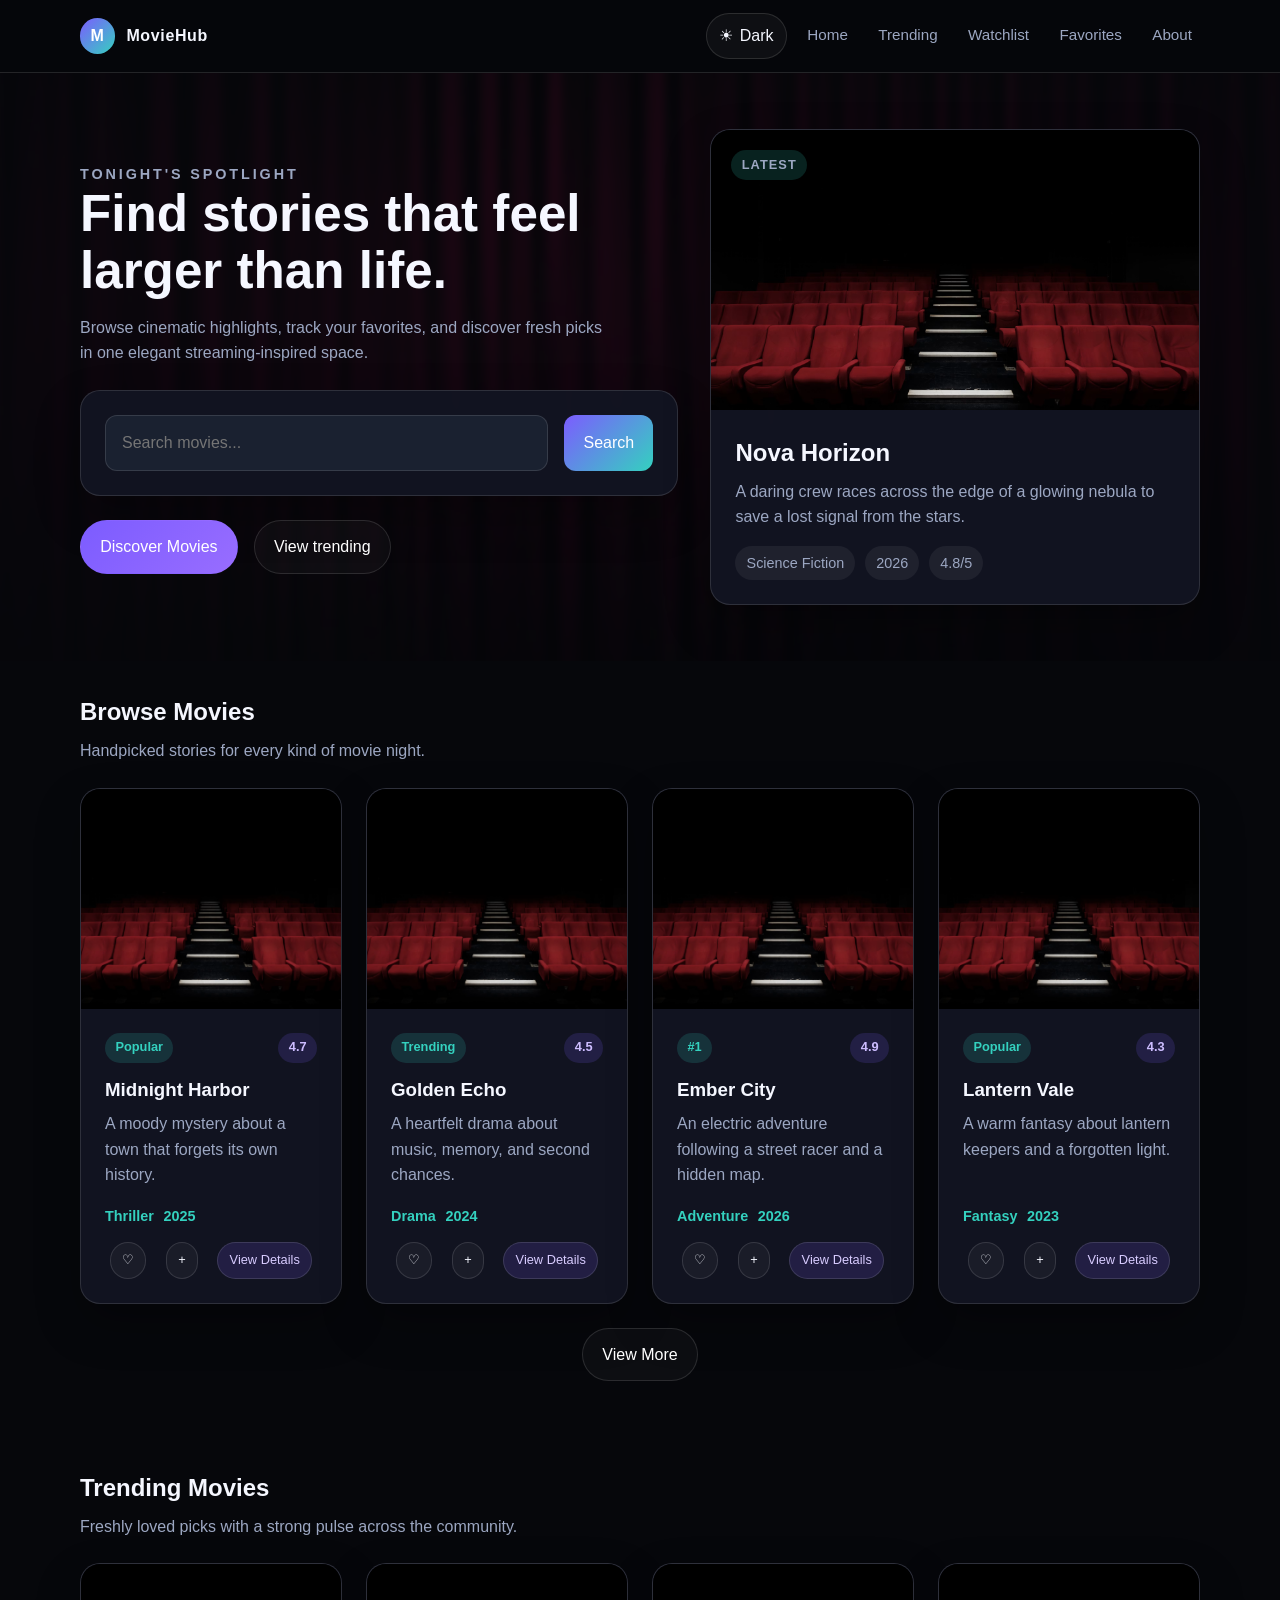
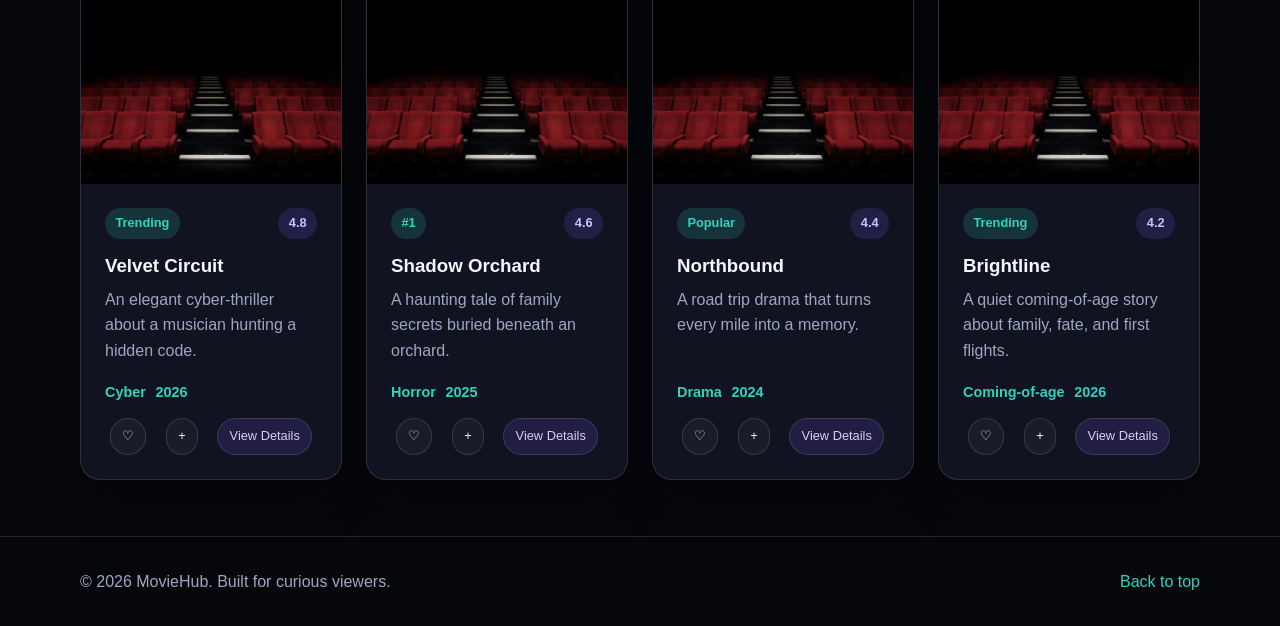
==== index.html @ e77182c4 "Add persistent theme toggle feature" ====
<!DOCTYPE html>
<html lang="en">
  <head>
    <meta charset="UTF-8" />
    <meta name="viewport" content="width=device-width, initial-scale=1.0" />
    <title>MovieHub | Discover your next favorite film</title>
    <meta
      name="description"
      content="MovieHub helps you discover new films, explore trending picks, and build your perfect watchlist."
    />
    <link rel="stylesheet" href="assets/css/style.css" />
  </head>
  <body>
    <!-- Header / Navigation -->
    <header class="site-header">
      <div class="container nav-bar">
        <a class="brand" href="#home" aria-label="MovieHub home">
          <span class="brand-mark">M</span>
          <span>MovieHub</span>
        </a>

        <div class="nav-actions">
          <button class="theme-toggle" type="button" aria-label="Toggle light and dark mode">
            <span class="toggle-icon" aria-hidden="true">☀︎</span>
            <span class="toggle-label">Theme</span>
          </button>

          <button class="menu-toggle" type="button" aria-label="Open navigation menu">
            &#9776;
          </button>

          <nav class="site-nav" aria-label="Primary navigation">
            <a href="#home">Home</a>
            <a href="#trending">Trending</a>
            <a href="#watchlist">Watchlist</a>
            <a href="#favorites">Favorites</a>
            <a href="#about">About</a>
          </nav>
        </div>
      </div>
    </header>

    <main id="home">
      <!-- Hero Section -->
      <section class="hero" aria-labelledby="hero-title">
        <div class="hero-backdrop" aria-hidden="true"></div>
        <div class="container hero-grid">
          <div class="hero-copy">
            <p class="eyebrow">Tonight's spotlight</p>
            <h1 id="hero-title">Find stories that feel larger than life.</h1>
            <p>
              Browse cinematic highlights, track your favorites, and discover
              fresh picks in one elegant streaming-inspired space.
            </p>

            <form class="search-box" role="search" id="movie-search-form">
              <label class="visually-hidden" for="movie-search">Search movies</label>
              <input id="movie-search" type="search" placeholder="Search movies..." />
              <button type="submit">Search</button>
            </form>

            <div class="hero-actions">
              <a class="btn btn-primary" href="#browse-movies">Discover Movies</a>
              <a class="btn btn-secondary" href="#trending">View trending</a>
            </div>
          </div>

          <article class="hero-card" aria-label="Featured movie preview">
            <div class="image-container">
              <img src="assets/images/movie-placeholder.avif" alt="Poster artwork for the fictional film Nova Horizon" />
              <p class="image-overlay pill">Latest</p>
            </div>
            <div class="hero-card-info">
              
              <h2>Nova Horizon</h2>
              <p>
                A daring crew races across the edge of a glowing nebula to save
                a lost signal from the stars.
              </p>
              <ul class="meta-list">
                <li>Science Fiction</li>
                <li>2026</li>
                <li>4.8/5</li>
              </ul>
            </div>
            
          </article>
        </div>
      </section>

      <!-- Browse Movies Section -->
      <section class="movies-section" id="browse-movies">
        <div class="container">
          <div class="section-heading">
            <h2>Browse Movies</h2>
            <p>Handpicked stories for every kind of movie night.</p>
          </div>

          <div class="movie-grid" id="movie-grid">
            <article class="movie-card" data-section="browse">
              <img src="assets/images/movie-placeholder.avif" alt="Poster for the fictional film Midnight Harbor" />
              <div class="card-body">
                <div class="card-top">
                  <span class="card-badge">Popular</span>
                  <span class="card-rating">4.7</span>
                </div>
                <div class="card-description">
                  <h3>Midnight Harbor</h3>
                  <p>A moody mystery about a town that forgets its own history.</p>
                </div>
                <div class="card-meta">
                  <span>Thriller</span>
                  <span>2025</span>
                </div>
                <div class="card-actions">
                  <button class="card-action" type="button" aria-label="Like Midnight Harbor">♡</button>
                  <button class="card-action" type="button" aria-label="Add Midnight Harbor to watchlist">+</button>
                  <button class="card-action card-action--detail" type="button">View Details</button>
                </div>
              </div>
            </article>

            <article class="movie-card" data-section="browse">
              <img src="assets/images/movie-placeholder.avif" alt="Poster for the fictional film Golden Echo" />
              <div class="card-body">
                <div class="card-top">
                  <span class="card-badge">Trending</span>
                  <span class="card-rating">4.5</span>
                </div>
                <div class="card-description">
                  <h3>Golden Echo</h3>
                  <p>A heartfelt drama about music, memory, and second chances.</p>
                </div>
                <div class="card-meta">
                  <span>Drama</span>
                  <span>2024</span>
                </div>
                <div class="card-actions">
                  <button class="card-action" type="button" aria-label="Like Golden Echo">♡</button>
                  <button class="card-action" type="button" aria-label="Add Golden Echo to watchlist">+</button>
                  <button class="card-action card-action--detail" type="button">View Details</button>
                </div>
              </div>
            </article>

            <article class="movie-card" data-section="browse">
              <img src="assets/images/movie-placeholder.avif" alt="Poster for the fictional film Ember City" />
              <div class="card-body">
                <div class="card-top">
                  <span class="card-badge">#1</span>
                  <span class="card-rating">4.9</span>
                </div>
                <div class="card-description">
                  <h3>Ember City</h3>
                  <p>An electric adventure following a street racer and a hidden map.</p>
                </div>
                <div class="card-meta">
                  <span>Adventure</span>
                  <span>2026</span>
                </div>
                <div class="card-actions">
                  <button class="card-action" type="button" aria-label="Like Ember City">♡</button>
                  <button class="card-action" type="button" aria-label="Add Ember City to watchlist">+</button>
                  <button class="card-action card-action--detail" type="button">View Details</button>
                </div>
              </div>
            </article>

            <article class="movie-card" data-section="browse">
              <img src="assets/images/movie-placeholder.avif" alt="Poster for the fictional film Lantern Vale" />
              <div class="card-body">
                <div class="card-top">
                  <span class="card-badge">Popular</span>
                  <span class="card-rating">4.3</span>
                </div>
                <div class="card-description">
                  <h3>Lantern Vale</h3>
                  <p>A warm fantasy about lantern keepers and a forgotten light.</p>
                </div>
                <div class="card-meta">
                  <span>Fantasy</span>
                  <span>2023</span>
                </div>
                <div class="card-actions">
                  <button class="card-action" type="button" aria-label="Like Lantern Vale">♡</button>
                  <button class="card-action" type="button" aria-label="Add Lantern Vale to watchlist">+</button>
                  <button class="card-action card-action--detail" type="button">View Details</button>
                </div>
              </div>
            </article>
          </div>

            <div class="section-actions">
              <button class="btn btn-secondary view-more-btn" type="button" id="view-more-btn">View More</button>
            </div>
        </div>
      </section>

      <!-- Trending Movies Section -->
      <section class="trending-section" id="trending">
        <div class="container">
          <div class="section-heading">
            <h2>Trending Movies</h2>
            <p>Freshly loved picks with a strong pulse across the community.</p>
          </div>

          <div class="movie-grid movie-grid--compact">
            <article class="movie-card" data-section="trending">
              <img src="assets/images/movie-placeholder.avif" alt="Poster for the fictional film Velvet Circuit" />
              <div class="card-body">
                <div class="card-top">
                  <span class="card-badge">Trending</span>
                  <span class="card-rating">4.8</span>
                </div>
                <div class="card-description">
                  <h3>Velvet Circuit</h3>
                  <p>An elegant cyber-thriller about a musician hunting a hidden code.</p>
                </div>
                <div class="card-meta">
                  <span>Cyber</span>
                  <span>2026</span>
                </div>
                <div class="card-actions">
                  <button class="card-action" type="button" aria-label="Like Velvet Circuit">♡</button>
                  <button class="card-action" type="button" aria-label="Add Velvet Circuit to watchlist">+</button>
                  <button class="card-action card-action--detail" type="button">View Details</button>
                </div>
              </div>
            </article>

            <article class="movie-card" data-section="trending">
              <img src="assets/images/movie-placeholder.avif" alt="Poster for the fictional film Shadow Orchard" />
              <div class="card-body">
                <div class="card-top">
                  <span class="card-badge">#1</span>
                  <span class="card-rating">4.6</span>
                </div>
                <div class="card-description">
                  <h3>Shadow Orchard</h3>
                  <p>A haunting tale of family secrets buried beneath an orchard.</p>
                </div>
                <div class="card-meta">
                  <span>Horror</span>
                  <span>2025</span>
                </div>
                <div class="card-actions">
                  <button class="card-action" type="button" aria-label="Like Shadow Orchard">♡</button>
                  <button class="card-action" type="button" aria-label="Add Shadow Orchard to watchlist">+</button>
                  <button class="card-action card-action--detail" type="button">View Details</button>
                </div>
              </div>
            </article>

            <article class="movie-card" data-section="trending">
              <img src="assets/images/movie-placeholder.avif" alt="Poster for the fictional film Northbound" />
              <div class="card-body">
                <div class="card-top">
                  <span class="card-badge">Popular</span>
                  <span class="card-rating">4.4</span>
                </div>
                <div class="card-description">
                  <h3>Northbound</h3>
                  <p>A road trip drama that turns every mile into a memory.</p>
                </div>
                <div class="card-meta">
                  <span>Drama</span>
                  <span>2024</span>
                </div>
                <div class="card-actions">
                  <button class="card-action" type="button" aria-label="Like Northbound">♡</button>
                  <button class="card-action" type="button" aria-label="Add Northbound to watchlist">+</button>
                  <button class="card-action card-action--detail" type="button">View Details</button>
                </div>
              </div>
            </article>

            <article class="movie-card" data-section="trending">
              <img src="assets/images/movie-placeholder.avif" alt="Poster for the fictional film Brightline" />
              <div class="card-body">
                <div class="card-top">
                  <span class="card-badge">Trending</span>
                  <span class="card-rating">4.2</span>
                </div>
                <div class="card-description">
                  <h3>Brightline</h3>
                  <p>A quiet coming-of-age story about family, fate, and first flights.</p>
                </div>
                <div class="card-meta">
                  <span>Coming-of-age</span>
                  <span>2026</span>
                </div>
                <div class="card-actions">
                  <button class="card-action" type="button" aria-label="Like Brightline">♡</button>
                  <button class="card-action" type="button" aria-label="Add Brightline to watchlist">+</button>
                  <button class="card-action card-action--detail" type="button">View Details</button>
                </div>
              </div>
            </article>
          </div>
        </div>
      </section>
    </main>

    <!-- Footer -->
    <footer class="site-footer" id="about">
      <div class="container footer-content">
        <p>© 2026 MovieHub. Built for curious viewers.</p>
        <a href="#home">Back to top</a>
      </div>
    </footer>

    <script src="./assets/js/main.js"></script>
  </body>
</html>
---- assets/css/style.css ----
@import url("./base.css");
@import url("./layout.css");
@import url("./components.css");
@import url("./responsive.css");
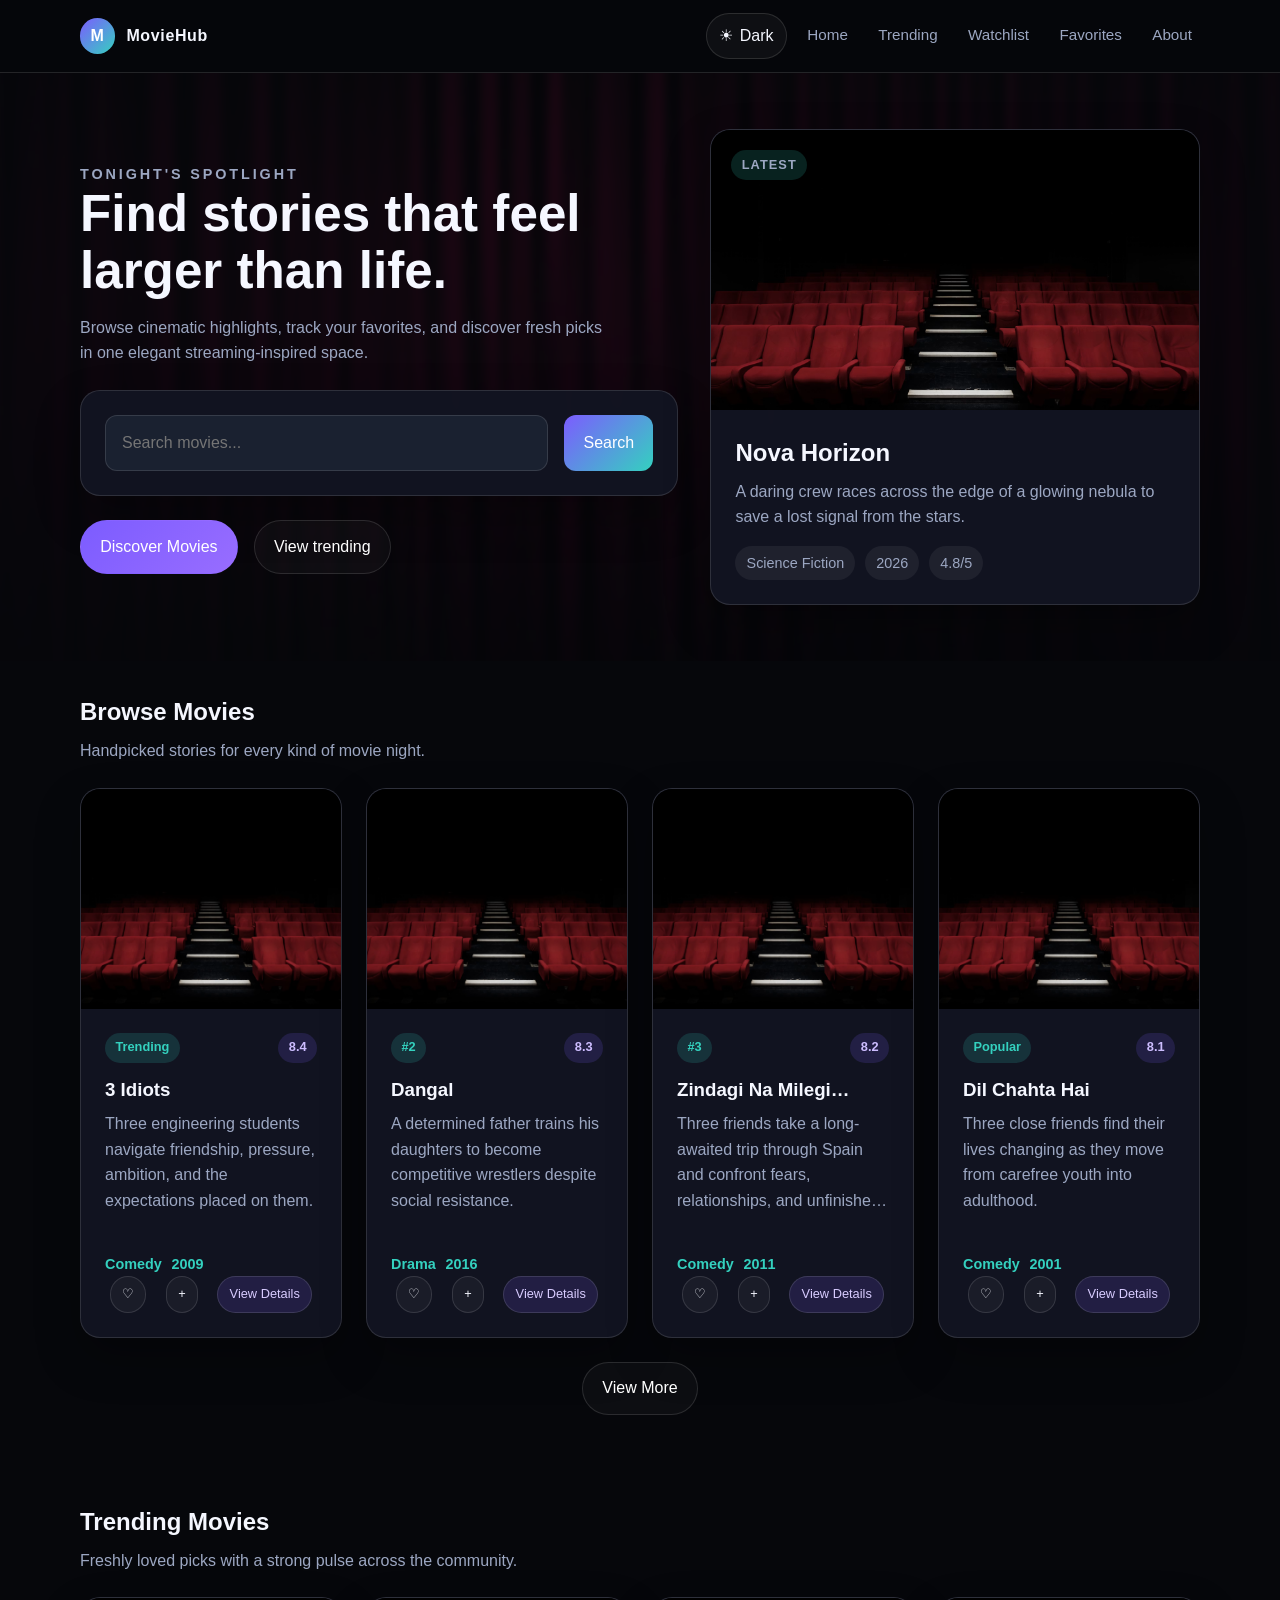
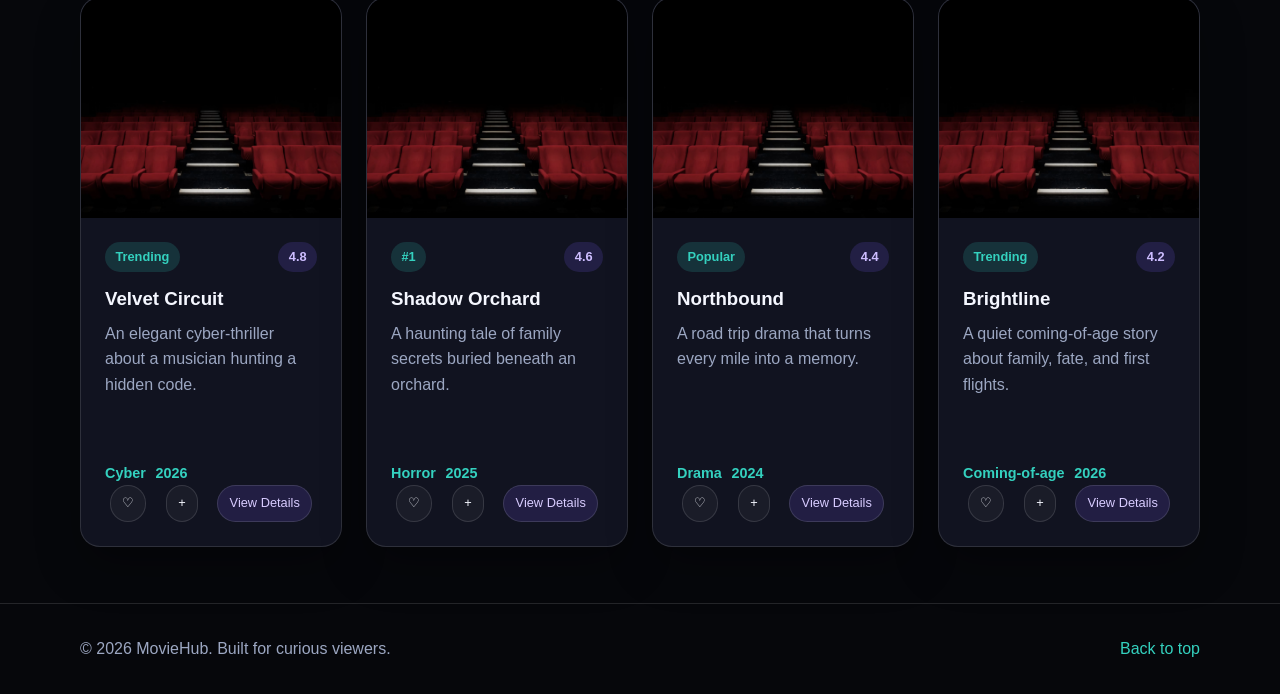
==== commit 9bde1fb1: "add about page, movie dataset, and dynamic browsing" ====
--- a/index.html
+++ b/index.html
@@ -34,7 +34,7 @@
             <a href="#trending">Trending</a>
             <a href="#watchlist">Watchlist</a>
             <a href="#favorites">Favorites</a>
-            <a href="#about">About</a>
+            <a href="about.html">About</a>
           </nav>
         </div>
       </div>
@@ -96,7 +96,7 @@
             <p>Handpicked stories for every kind of movie night.</p>
           </div>
 
-          <div class="movie-grid" id="movie-grid">
+          <div class="movie-grid js-movie-grid" id="movie-grid">
             <article class="movie-card" data-section="browse">
               <img src="assets/images/movie-placeholder.avif" alt="Poster for the fictional film Midnight Harbor" />
               <div class="card-body">
@@ -119,79 +119,10 @@
                 </div>
               </div>
             </article>
-
-            <article class="movie-card" data-section="browse">
-              <img src="assets/images/movie-placeholder.avif" alt="Poster for the fictional film Golden Echo" />
-              <div class="card-body">
-                <div class="card-top">
-                  <span class="card-badge">Trending</span>
-                  <span class="card-rating">4.5</span>
-                </div>
-                <div class="card-description">
-                  <h3>Golden Echo</h3>
-                  <p>A heartfelt drama about music, memory, and second chances.</p>
-                </div>
-                <div class="card-meta">
-                  <span>Drama</span>
-                  <span>2024</span>
-                </div>
-                <div class="card-actions">
-                  <button class="card-action" type="button" aria-label="Like Golden Echo">♡</button>
-                  <button class="card-action" type="button" aria-label="Add Golden Echo to watchlist">+</button>
-                  <button class="card-action card-action--detail" type="button">View Details</button>
-                </div>
-              </div>
-            </article>
-
-            <article class="movie-card" data-section="browse">
-              <img src="assets/images/movie-placeholder.avif" alt="Poster for the fictional film Ember City" />
-              <div class="card-body">
-                <div class="card-top">
-                  <span class="card-badge">#1</span>
-                  <span class="card-rating">4.9</span>
-                </div>
-                <div class="card-description">
-                  <h3>Ember City</h3>
-                  <p>An electric adventure following a street racer and a hidden map.</p>
-                </div>
-                <div class="card-meta">
-                  <span>Adventure</span>
-                  <span>2026</span>
-                </div>
-                <div class="card-actions">
-                  <button class="card-action" type="button" aria-label="Like Ember City">♡</button>
-                  <button class="card-action" type="button" aria-label="Add Ember City to watchlist">+</button>
-                  <button class="card-action card-action--detail" type="button">View Details</button>
-                </div>
-              </div>
-            </article>
-
-            <article class="movie-card" data-section="browse">
-              <img src="assets/images/movie-placeholder.avif" alt="Poster for the fictional film Lantern Vale" />
-              <div class="card-body">
-                <div class="card-top">
-                  <span class="card-badge">Popular</span>
-                  <span class="card-rating">4.3</span>
-                </div>
-                <div class="card-description">
-                  <h3>Lantern Vale</h3>
-                  <p>A warm fantasy about lantern keepers and a forgotten light.</p>
-                </div>
-                <div class="card-meta">
-                  <span>Fantasy</span>
-                  <span>2023</span>
-                </div>
-                <div class="card-actions">
-                  <button class="card-action" type="button" aria-label="Like Lantern Vale">♡</button>
-                  <button class="card-action" type="button" aria-label="Add Lantern Vale to watchlist">+</button>
-                  <button class="card-action card-action--detail" type="button">View Details</button>
-                </div>
-              </div>
-            </article>
           </div>
 
             <div class="section-actions">
-              <button class="btn btn-secondary view-more-btn" type="button" id="view-more-btn">View More</button>
+              <button class="btn btn-secondary view-more-btn js-view-more-btn" type="button" id="view-more-btn">View More</button>
             </div>
         </div>
       </section>
@@ -309,6 +240,6 @@
       </div>
     </footer>
 
-    <script src="./assets/js/main.js"></script>
+    <script src="./assets/js/main.js" type="module"></script>
   </body>
 </html>
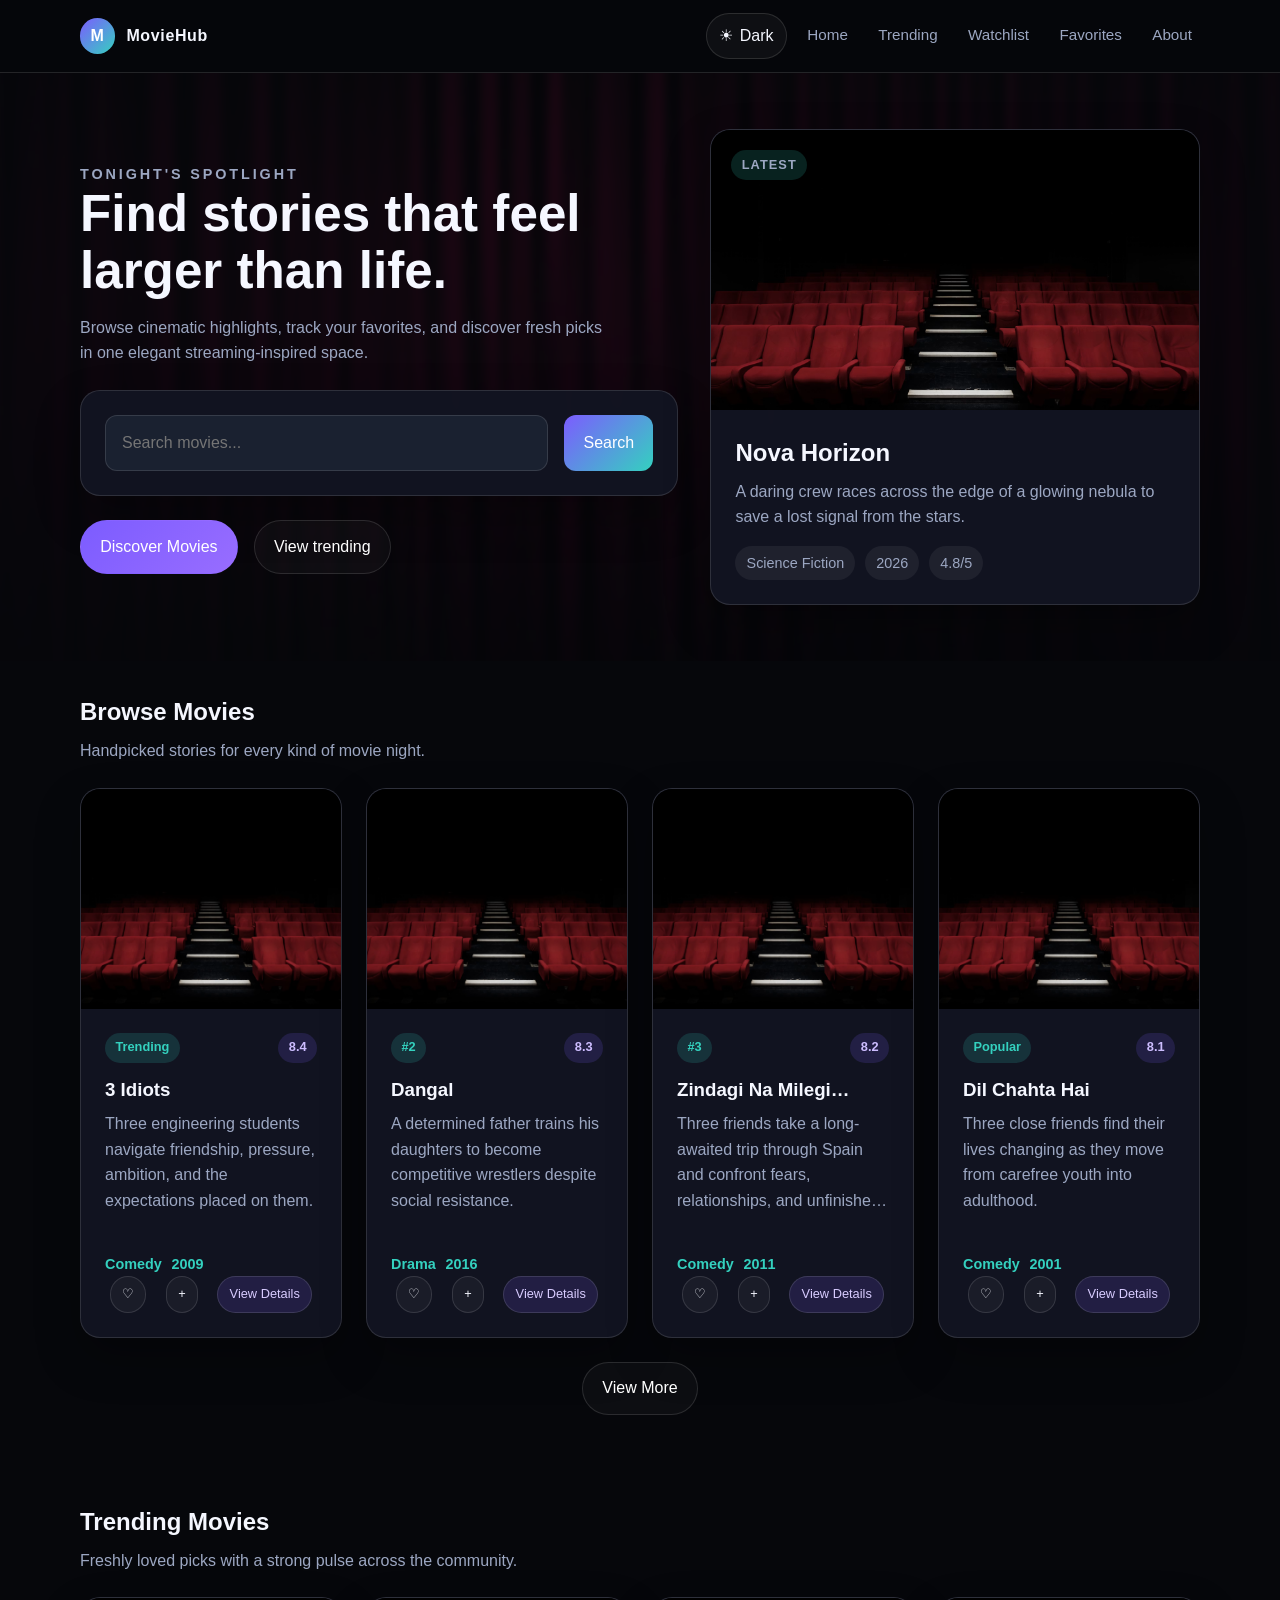
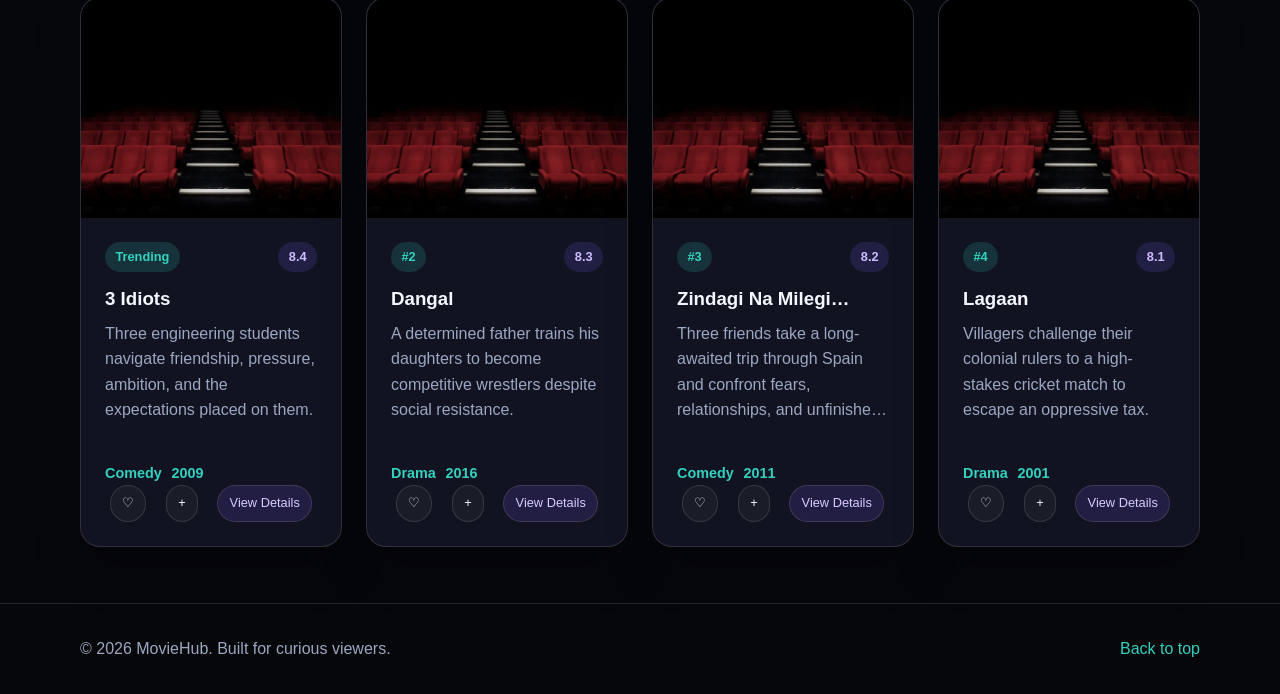
==== commit 39b4866f: "built filter feature for browse section, trending movies section, UI for details page" ====
--- a/index.html
+++ b/index.html
@@ -135,99 +135,7 @@
             <p>Freshly loved picks with a strong pulse across the community.</p>
           </div>
 
-          <div class="movie-grid movie-grid--compact">
-            <article class="movie-card" data-section="trending">
-              <img src="assets/images/movie-placeholder.avif" alt="Poster for the fictional film Velvet Circuit" />
-              <div class="card-body">
-                <div class="card-top">
-                  <span class="card-badge">Trending</span>
-                  <span class="card-rating">4.8</span>
-                </div>
-                <div class="card-description">
-                  <h3>Velvet Circuit</h3>
-                  <p>An elegant cyber-thriller about a musician hunting a hidden code.</p>
-                </div>
-                <div class="card-meta">
-                  <span>Cyber</span>
-                  <span>2026</span>
-                </div>
-                <div class="card-actions">
-                  <button class="card-action" type="button" aria-label="Like Velvet Circuit">♡</button>
-                  <button class="card-action" type="button" aria-label="Add Velvet Circuit to watchlist">+</button>
-                  <button class="card-action card-action--detail" type="button">View Details</button>
-                </div>
-              </div>
-            </article>
-
-            <article class="movie-card" data-section="trending">
-              <img src="assets/images/movie-placeholder.avif" alt="Poster for the fictional film Shadow Orchard" />
-              <div class="card-body">
-                <div class="card-top">
-                  <span class="card-badge">#1</span>
-                  <span class="card-rating">4.6</span>
-                </div>
-                <div class="card-description">
-                  <h3>Shadow Orchard</h3>
-                  <p>A haunting tale of family secrets buried beneath an orchard.</p>
-                </div>
-                <div class="card-meta">
-                  <span>Horror</span>
-                  <span>2025</span>
-                </div>
-                <div class="card-actions">
-                  <button class="card-action" type="button" aria-label="Like Shadow Orchard">♡</button>
-                  <button class="card-action" type="button" aria-label="Add Shadow Orchard to watchlist">+</button>
-                  <button class="card-action card-action--detail" type="button">View Details</button>
-                </div>
-              </div>
-            </article>
-
-            <article class="movie-card" data-section="trending">
-              <img src="assets/images/movie-placeholder.avif" alt="Poster for the fictional film Northbound" />
-              <div class="card-body">
-                <div class="card-top">
-                  <span class="card-badge">Popular</span>
-                  <span class="card-rating">4.4</span>
-                </div>
-                <div class="card-description">
-                  <h3>Northbound</h3>
-                  <p>A road trip drama that turns every mile into a memory.</p>
-                </div>
-                <div class="card-meta">
-                  <span>Drama</span>
-                  <span>2024</span>
-                </div>
-                <div class="card-actions">
-                  <button class="card-action" type="button" aria-label="Like Northbound">♡</button>
-                  <button class="card-action" type="button" aria-label="Add Northbound to watchlist">+</button>
-                  <button class="card-action card-action--detail" type="button">View Details</button>
-                </div>
-              </div>
-            </article>
-
-            <article class="movie-card" data-section="trending">
-              <img src="assets/images/movie-placeholder.avif" alt="Poster for the fictional film Brightline" />
-              <div class="card-body">
-                <div class="card-top">
-                  <span class="card-badge">Trending</span>
-                  <span class="card-rating">4.2</span>
-                </div>
-                <div class="card-description">
-                  <h3>Brightline</h3>
-                  <p>A quiet coming-of-age story about family, fate, and first flights.</p>
-                </div>
-                <div class="card-meta">
-                  <span>Coming-of-age</span>
-                  <span>2026</span>
-                </div>
-                <div class="card-actions">
-                  <button class="card-action" type="button" aria-label="Like Brightline">♡</button>
-                  <button class="card-action" type="button" aria-label="Add Brightline to watchlist">+</button>
-                  <button class="card-action card-action--detail" type="button">View Details</button>
-                </div>
-              </div>
-            </article>
-          </div>
+          <div class="movie-grid movie-grid--compact js-movie-grid-trending"></div>
         </div>
       </section>
     </main>
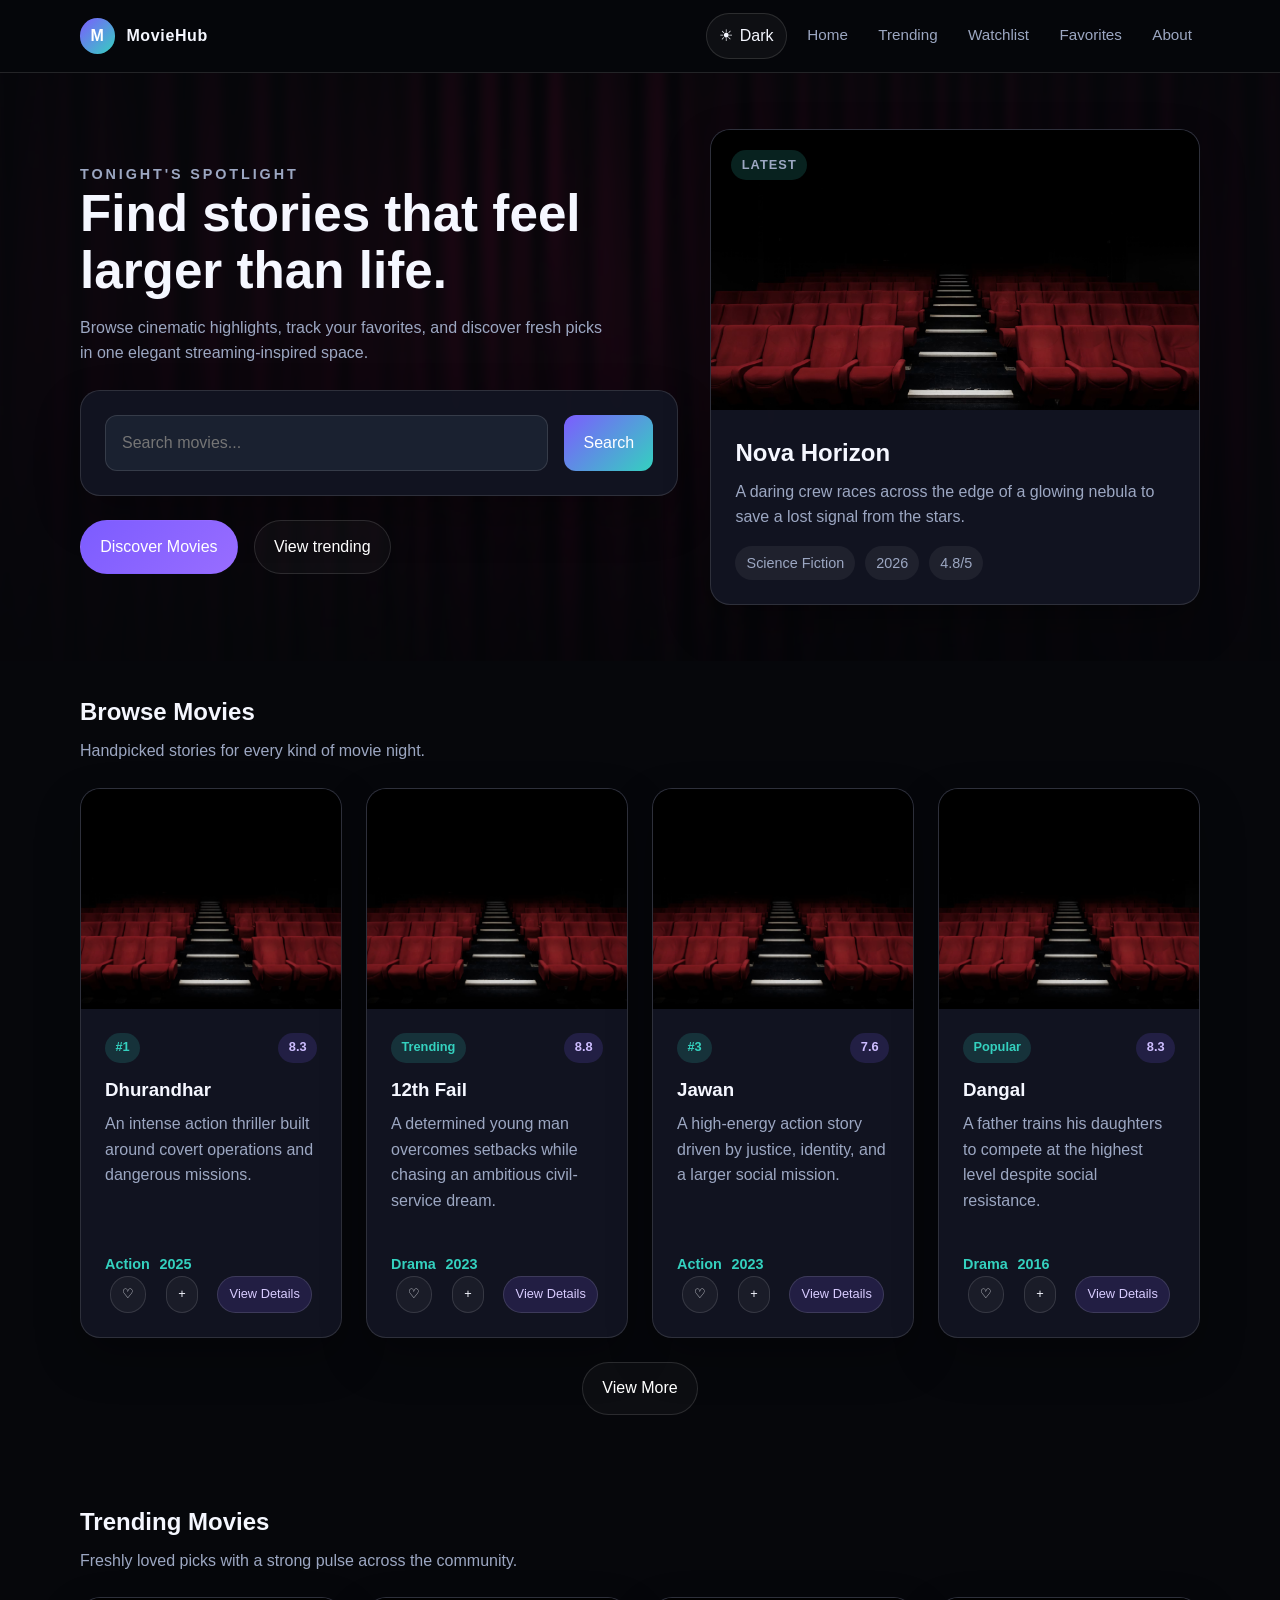
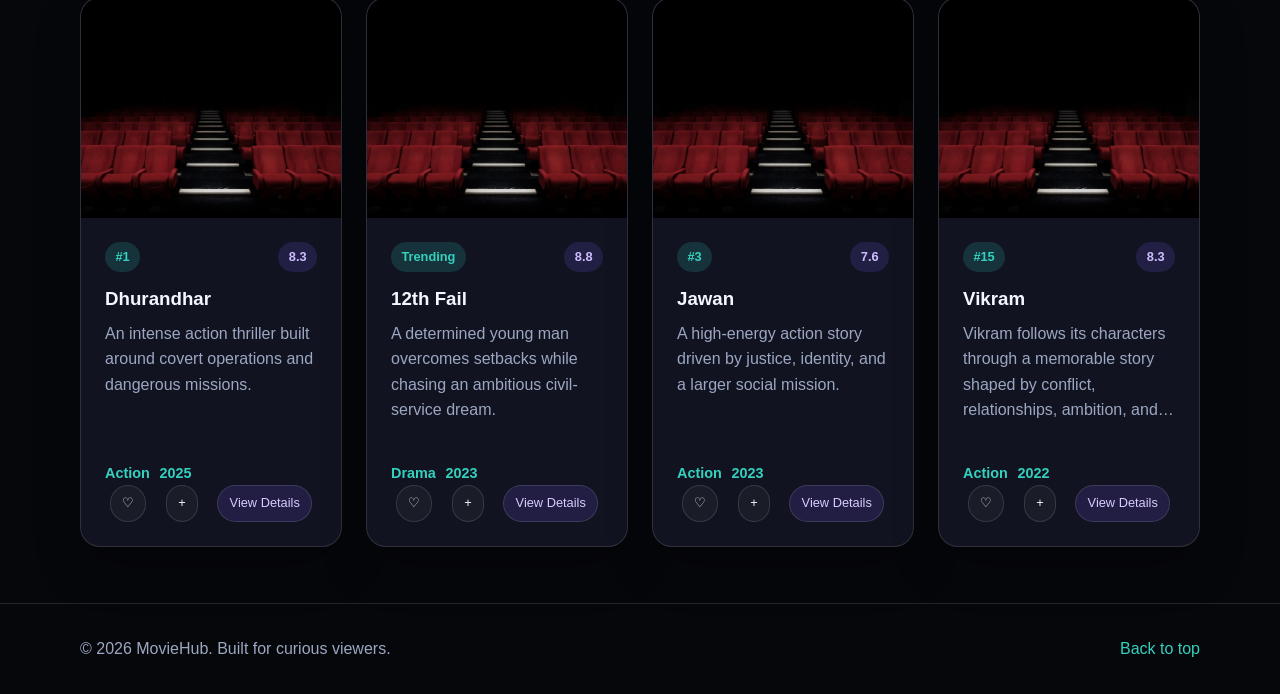
==== commit eda80de6: "Change the Movie Dataset" ====
--- a/index.html
+++ b/index.html
@@ -96,30 +96,7 @@
             <p>Handpicked stories for every kind of movie night.</p>
           </div>
 
-          <div class="movie-grid js-movie-grid" id="movie-grid">
-            <article class="movie-card" data-section="browse">
-              <img src="assets/images/movie-placeholder.avif" alt="Poster for the fictional film Midnight Harbor" />
-              <div class="card-body">
-                <div class="card-top">
-                  <span class="card-badge">Popular</span>
-                  <span class="card-rating">4.7</span>
-                </div>
-                <div class="card-description">
-                  <h3>Midnight Harbor</h3>
-                  <p>A moody mystery about a town that forgets its own history.</p>
-                </div>
-                <div class="card-meta">
-                  <span>Thriller</span>
-                  <span>2025</span>
-                </div>
-                <div class="card-actions">
-                  <button class="card-action" type="button" aria-label="Like Midnight Harbor">♡</button>
-                  <button class="card-action" type="button" aria-label="Add Midnight Harbor to watchlist">+</button>
-                  <button class="card-action card-action--detail" type="button">View Details</button>
-                </div>
-              </div>
-            </article>
-          </div>
+          <div class="movie-grid js-movie-grid" id="movie-grid"></div>
 
             <div class="section-actions">
               <button class="btn btn-secondary view-more-btn js-view-more-btn" type="button" id="view-more-btn">View More</button>
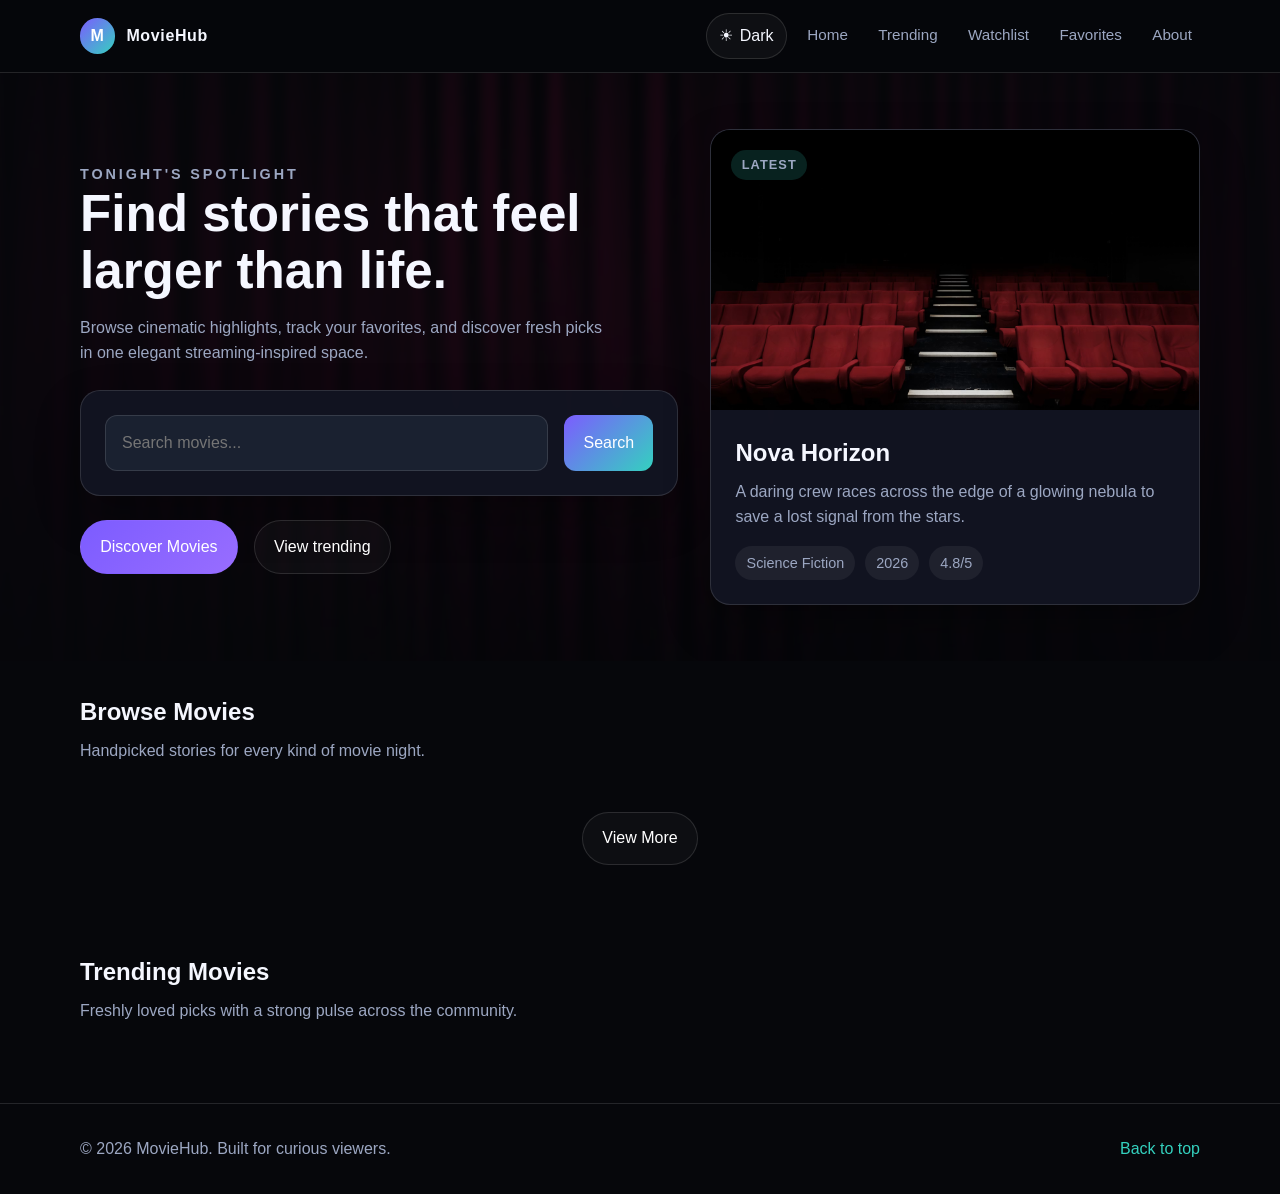
==== commit 379ff5ad: "Build Favorites feature for the MovieHub" ====
--- a/index.html
+++ b/index.html
@@ -33,7 +33,7 @@
             <a href="#home">Home</a>
             <a href="#trending">Trending</a>
             <a href="#watchlist">Watchlist</a>
-            <a href="#favorites">Favorites</a>
+            <a href="favorites.html">Favorites</a>
             <a href="about.html">About</a>
           </nav>
         </div>
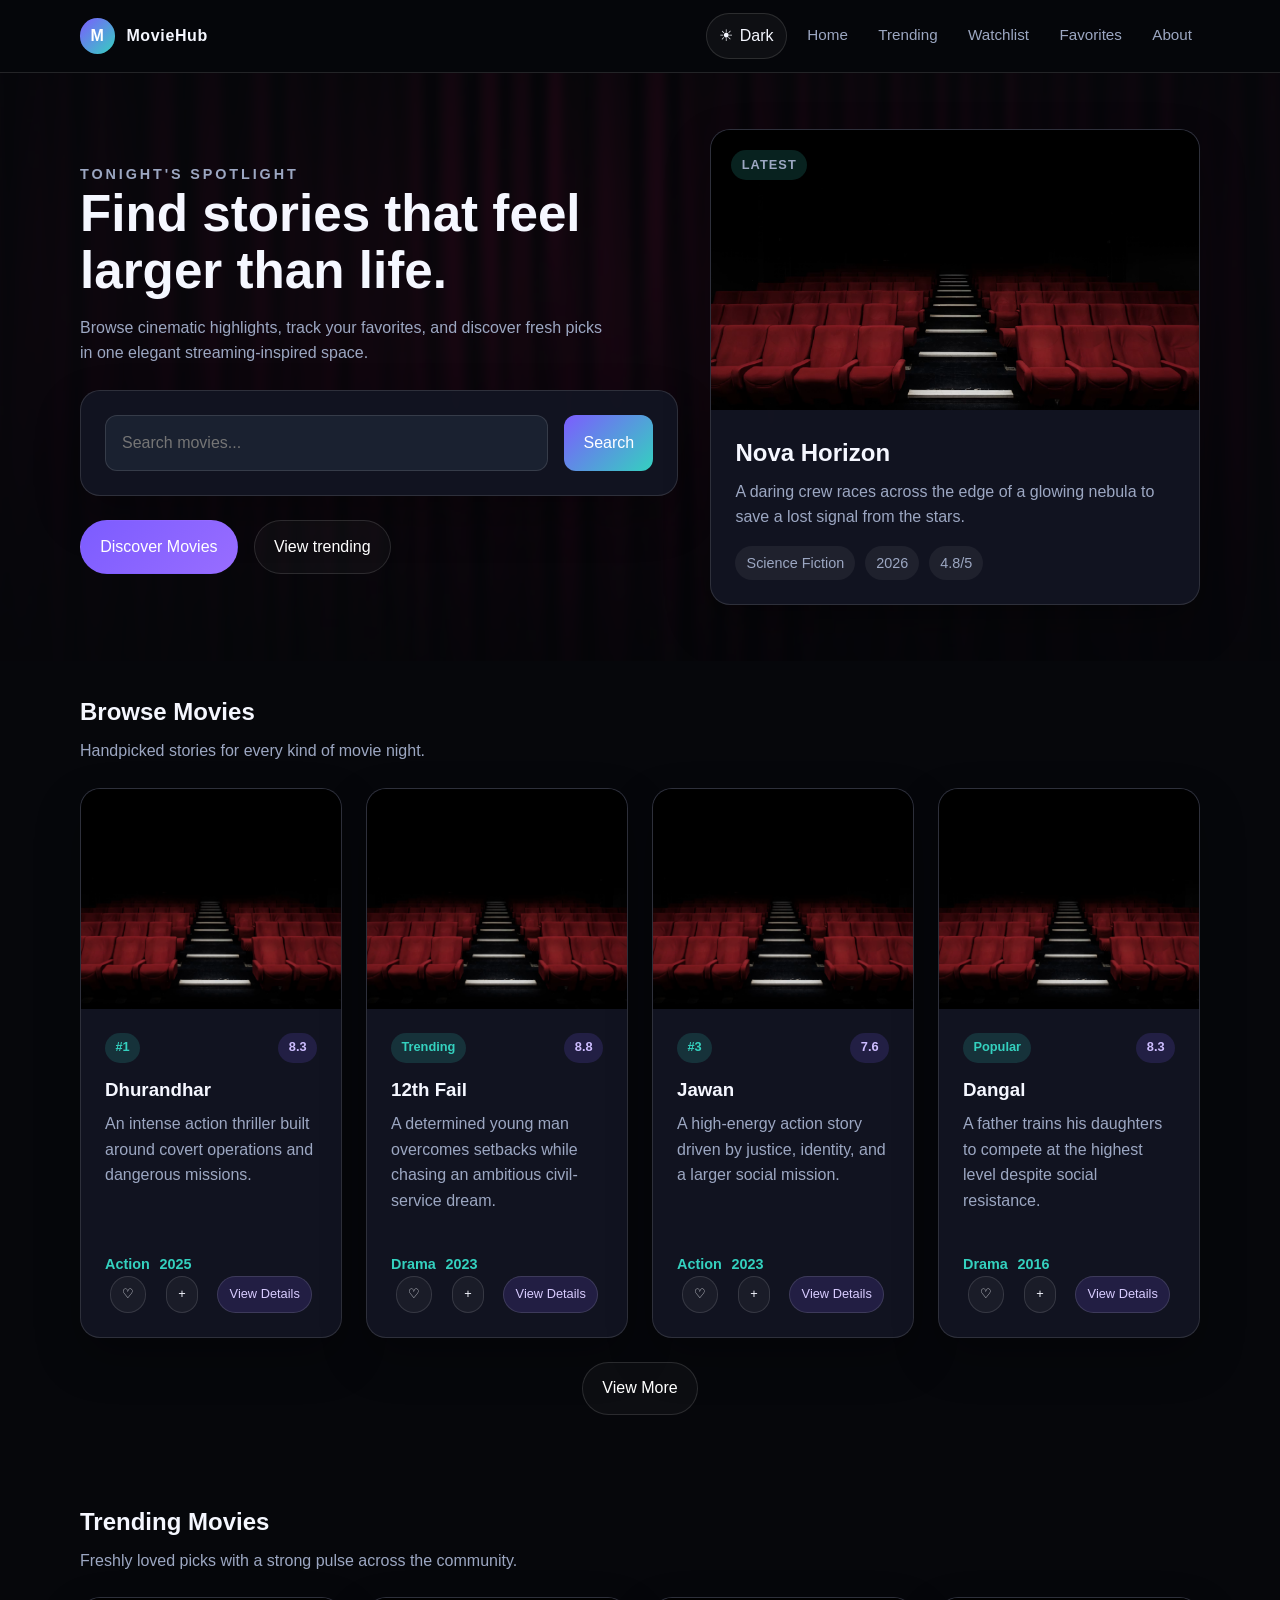
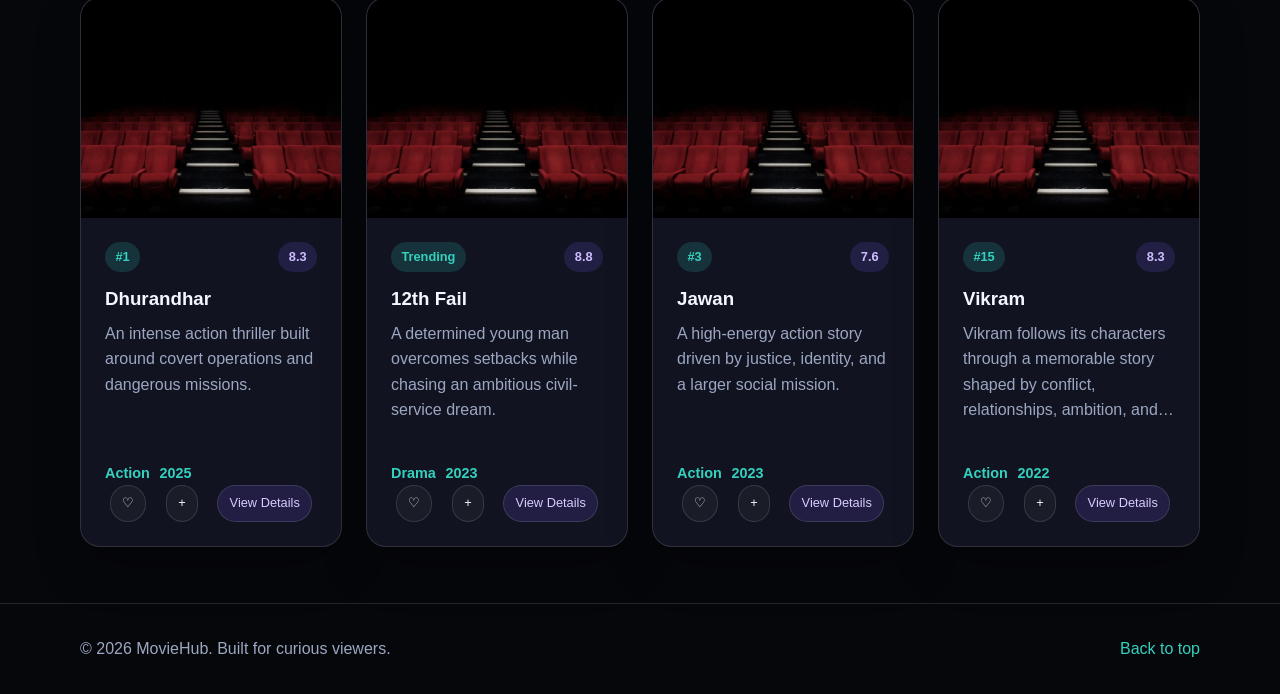
==== commit 190b6ec6: "Build WatchList Feature for MovieHub" ====
--- a/index.html
+++ b/index.html
@@ -32,7 +32,7 @@
           <nav class="site-nav" aria-label="Primary navigation">
             <a href="#home">Home</a>
             <a href="#trending">Trending</a>
-            <a href="#watchlist">Watchlist</a>
+            <a href="watchlist.html">Watchlist</a>
             <a href="favorites.html">Favorites</a>
             <a href="about.html">About</a>
           </nav>
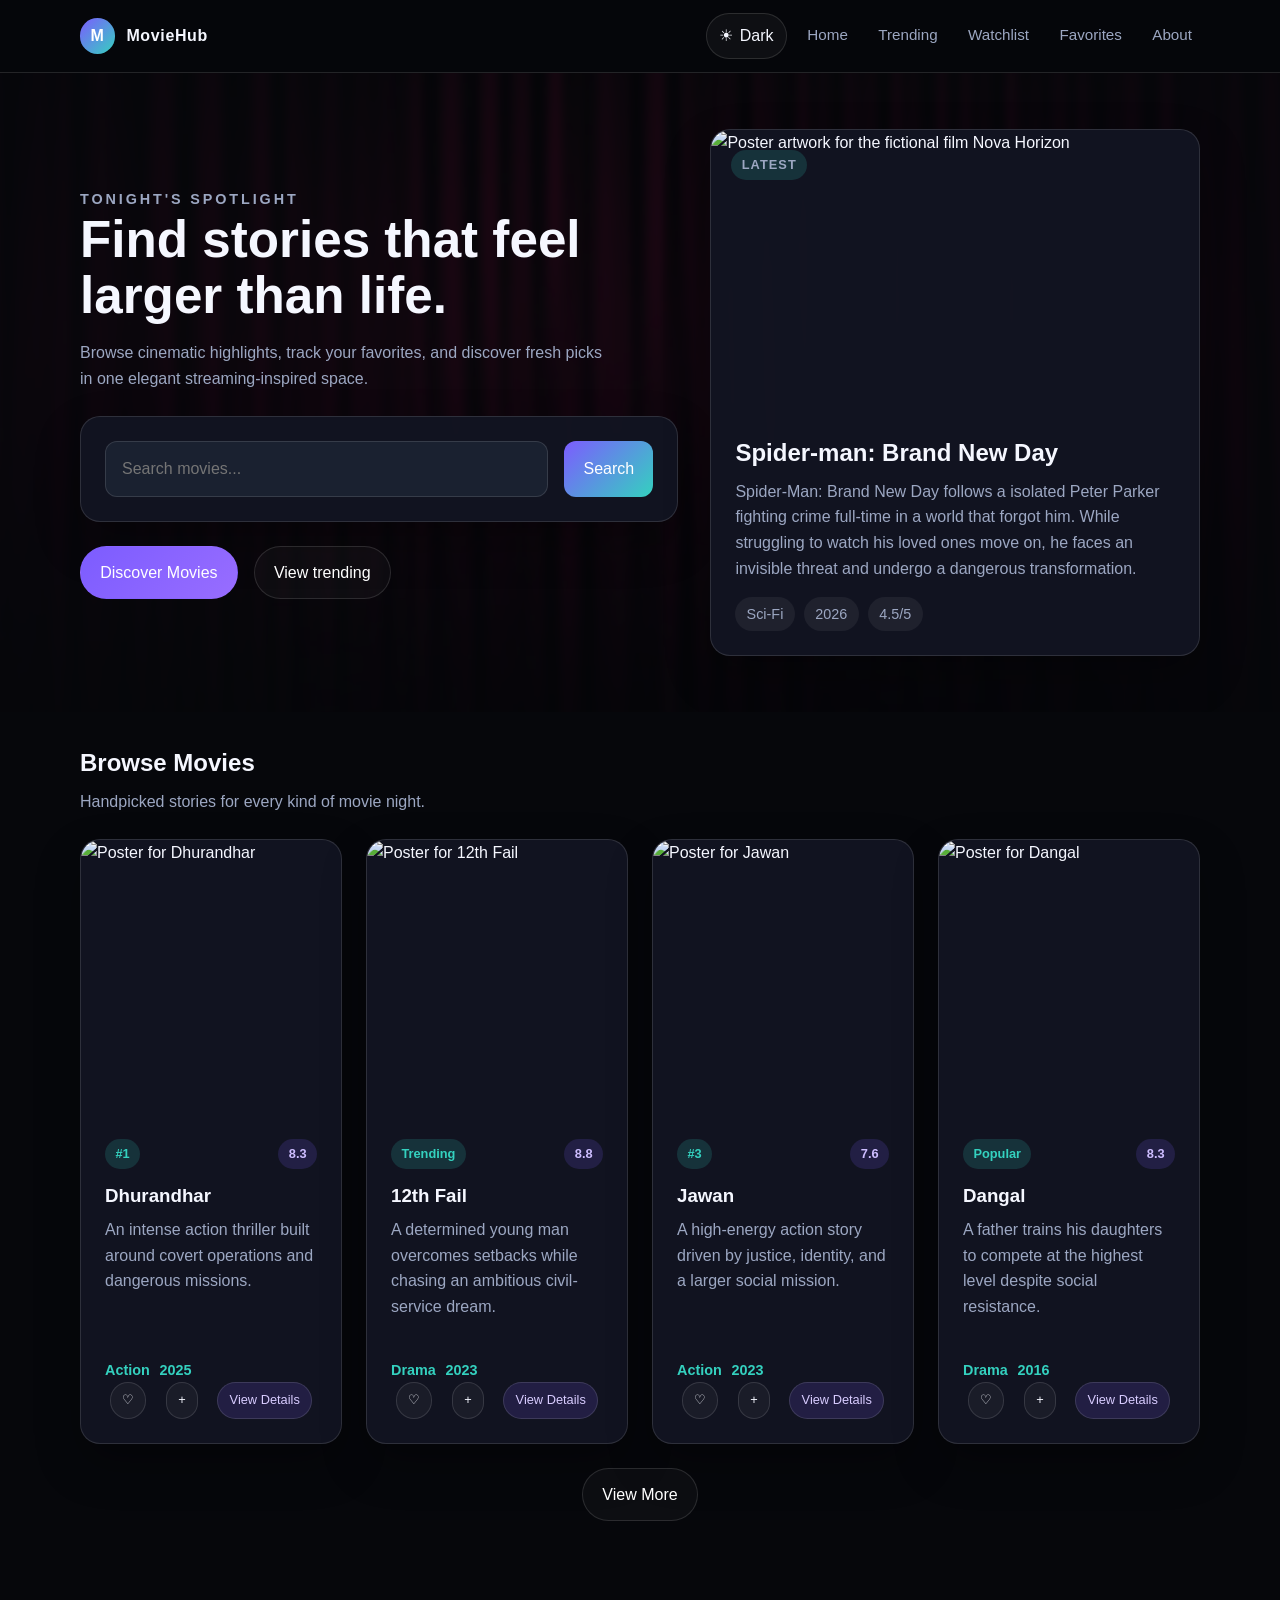
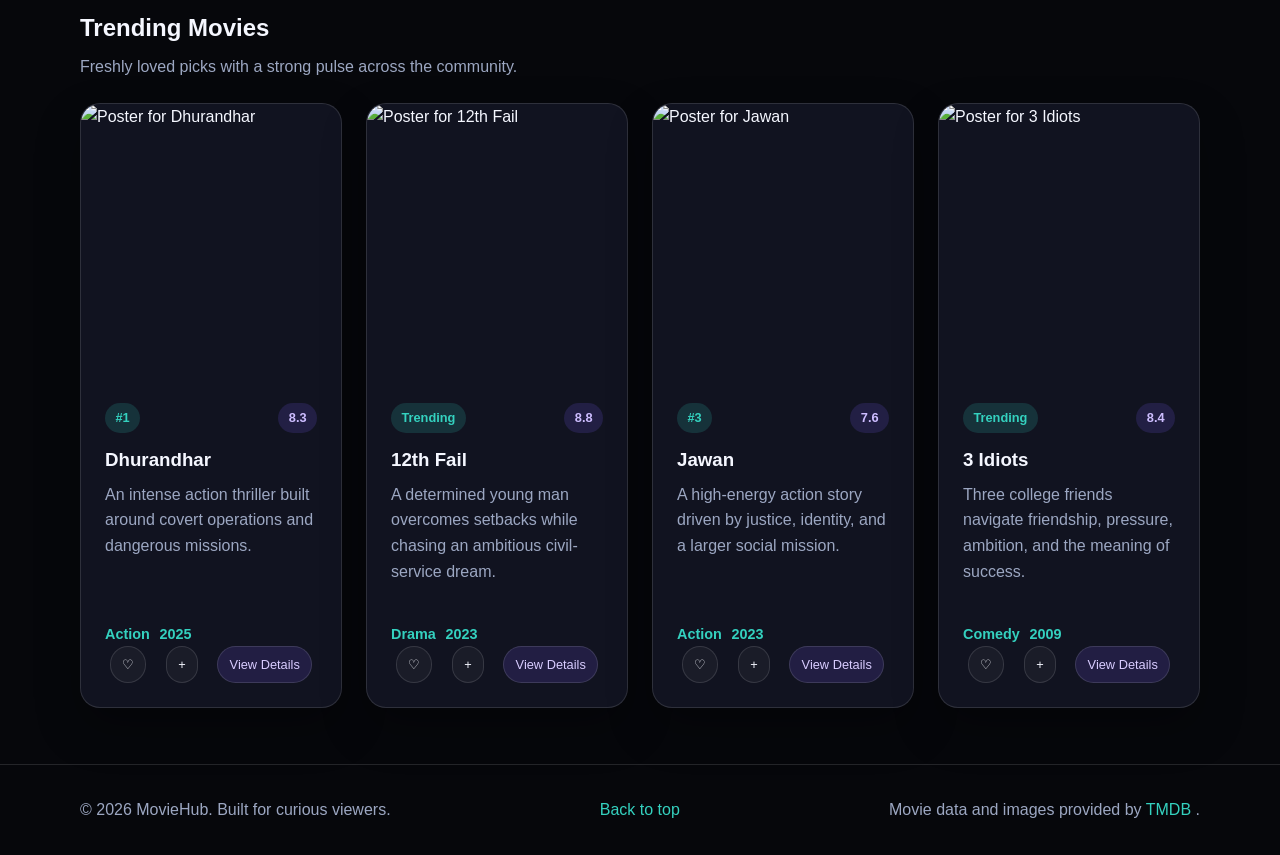
==== commit 4270b66f: "Created a details page for MovieHub, Updated Images using TMDB API" ====
--- a/index.html
+++ b/index.html
@@ -67,20 +67,19 @@
 
           <article class="hero-card" aria-label="Featured movie preview">
             <div class="image-container">
-              <img src="assets/images/movie-placeholder.avif" alt="Poster artwork for the fictional film Nova Horizon" />
+              <img src="https://encrypted-tbn0.gstatic.com/images?q=tbn:ANd9GcRphDJhceq5kmCd6_mCEDyGdugIdiADFcVtvy_cf70W3Q&s=10" alt="Poster artwork for the fictional film Nova Horizon" />
               <p class="image-overlay pill">Latest</p>
             </div>
             <div class="hero-card-info">
               
-              <h2>Nova Horizon</h2>
+              <h2>Spider-man: Brand New Day</h2>
               <p>
-                A daring crew races across the edge of a glowing nebula to save
-                a lost signal from the stars.
+                Spider-Man: Brand New Day follows a isolated Peter Parker fighting crime full-time in a world that forgot him. While struggling to watch his loved ones move on, he faces an invisible threat and undergo a dangerous transformation.
               </p>
               <ul class="meta-list">
-                <li>Science Fiction</li>
+                <li>Sci-Fi</li>
                 <li>2026</li>
-                <li>4.8/5</li>
+                <li>4.5/5</li>
               </ul>
             </div>
             
@@ -122,6 +121,12 @@
       <div class="container footer-content">
         <p>© 2026 MovieHub. Built for curious viewers.</p>
         <a href="#home">Back to top</a>
+        <p>
+          Movie data and images provided by
+          <a href="https://www.themoviedb.org/" target="_blank">
+            TMDB
+          </a>.
+        </p>
       </div>
     </footer>
 
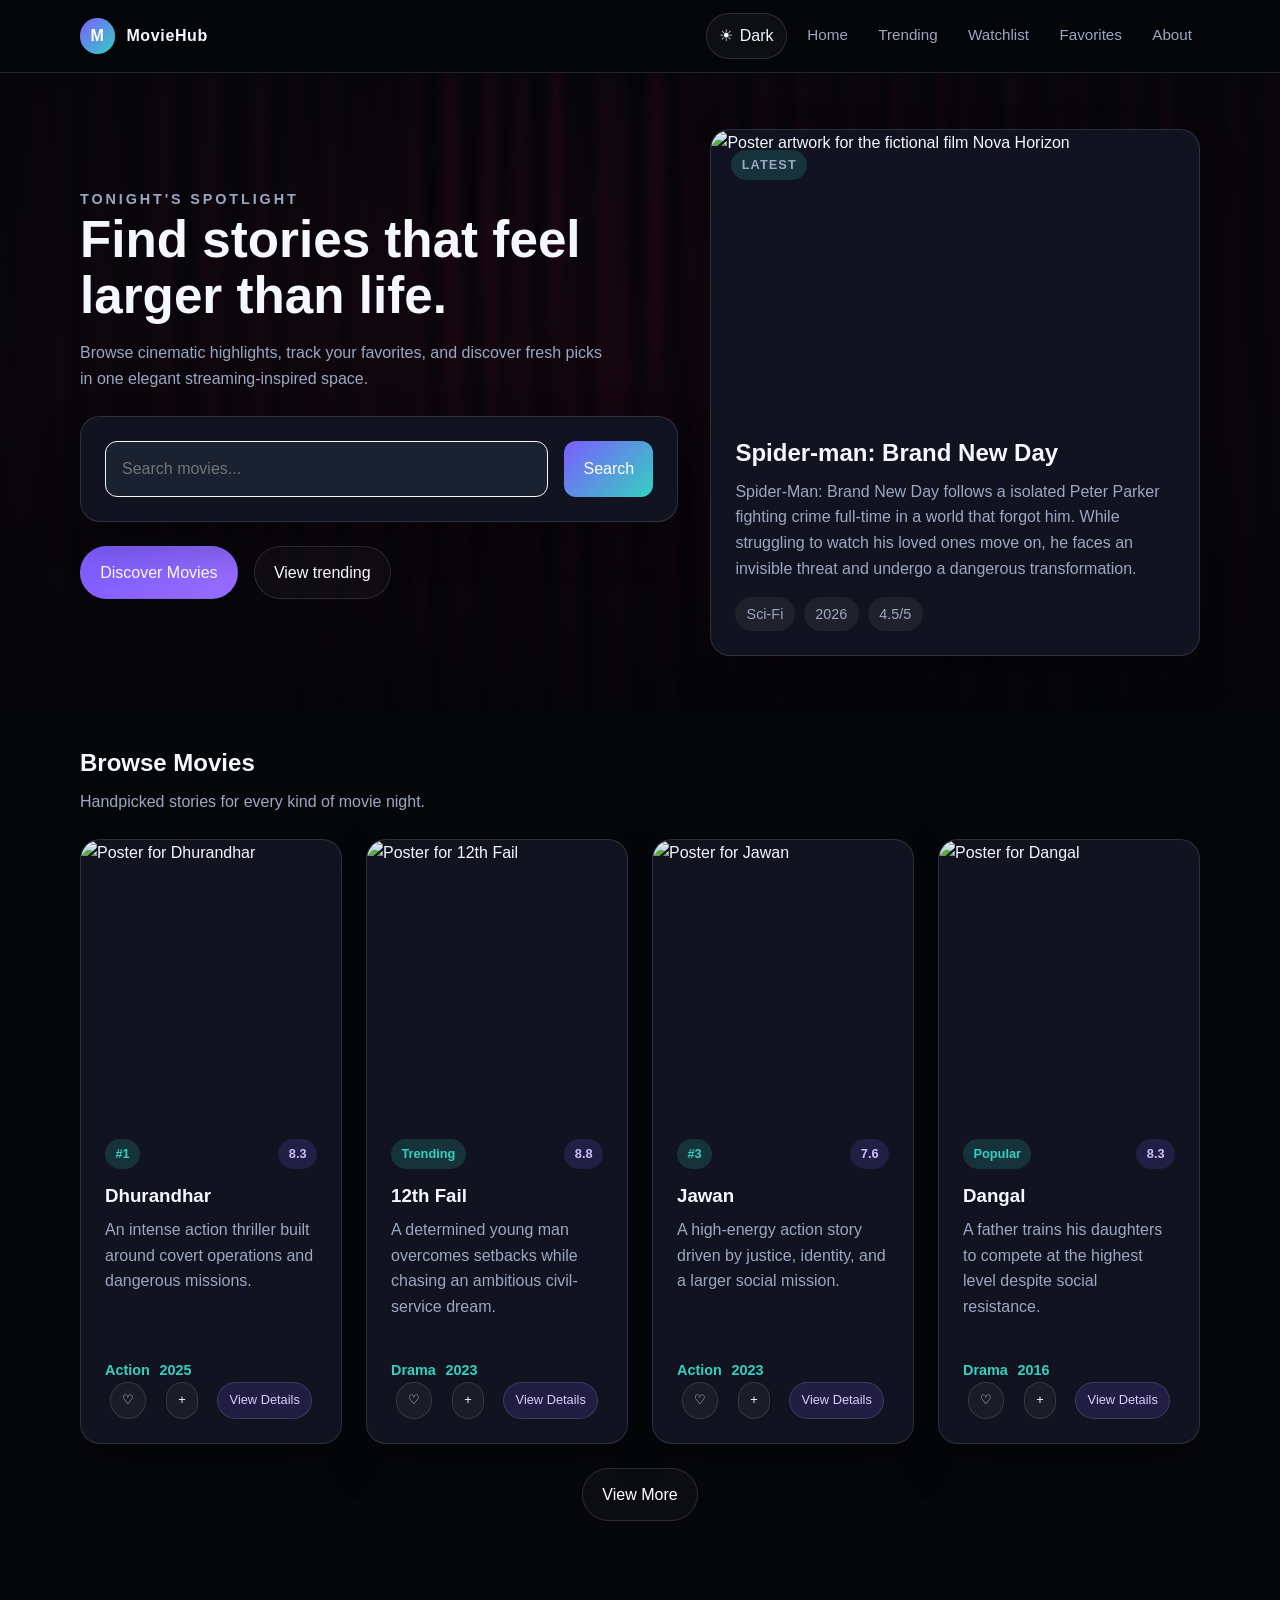
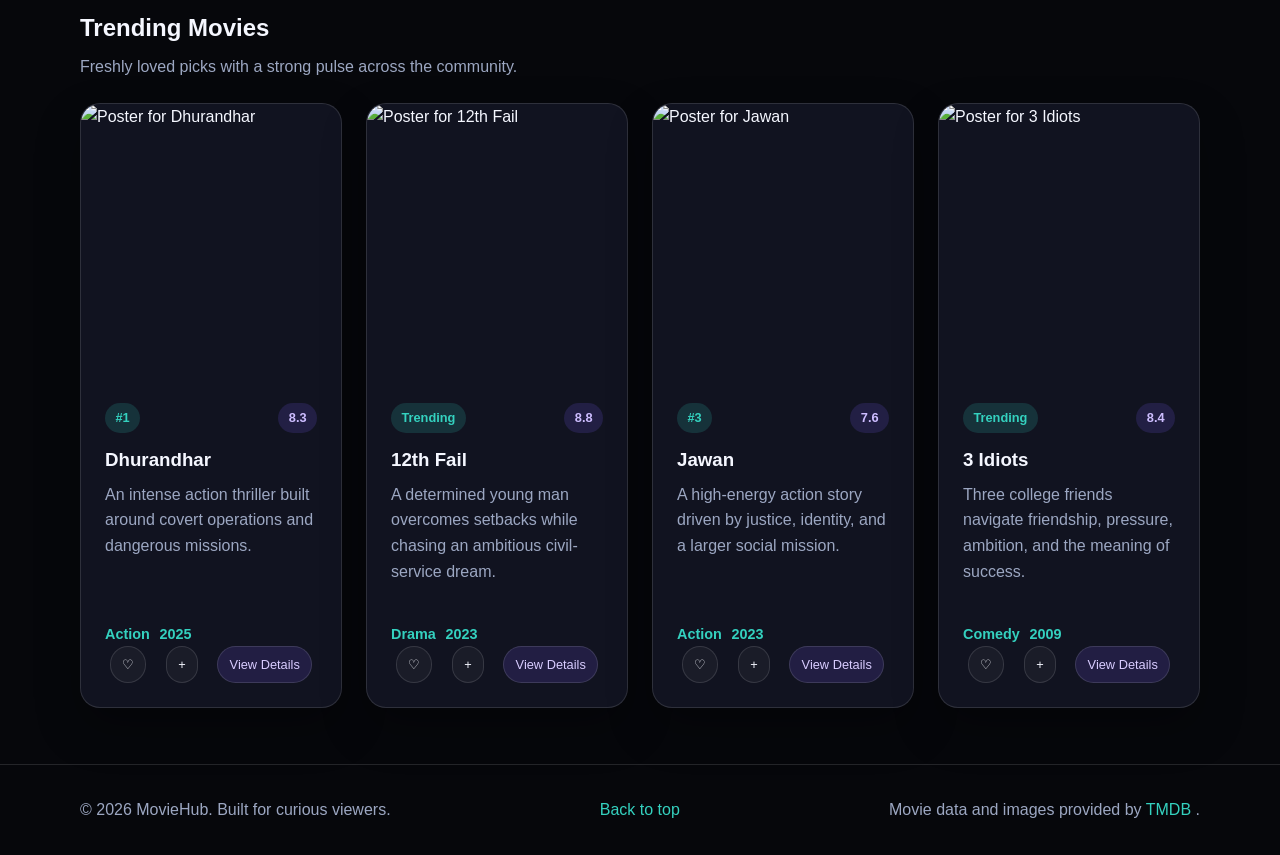
==== commit 3142d578: "Build search suggestions feature for MovieHub" ====
--- a/index.html
+++ b/index.html
@@ -53,10 +53,24 @@
               fresh picks in one elegant streaming-inspired space.
             </p>
 
-            <form class="search-box" role="search" id="movie-search-form">
-              <label class="visually-hidden" for="movie-search">Search movies</label>
-              <input id="movie-search" type="search" placeholder="Search movies..." />
-              <button type="submit">Search</button>
+            <form class="search-box" id="movie-search-form">
+
+              <input
+                id="movie-search"
+                type="search"
+                placeholder="Search movies..."
+                autocomplete="off"
+              />
+
+              <button
+                class="js-search-button"
+                type="submit"
+              >
+                Search
+              </button>
+
+              <div class="search-suggestions js-search-suggestions"></div>
+
             </form>
 
             <div class="hero-actions">
@@ -131,5 +145,7 @@
     </footer>
 
     <script src="./assets/js/main.js" type="module"></script>
+    <script type="module" src="assets/js/search.js"></script>
+    
   </body>
 </html>
